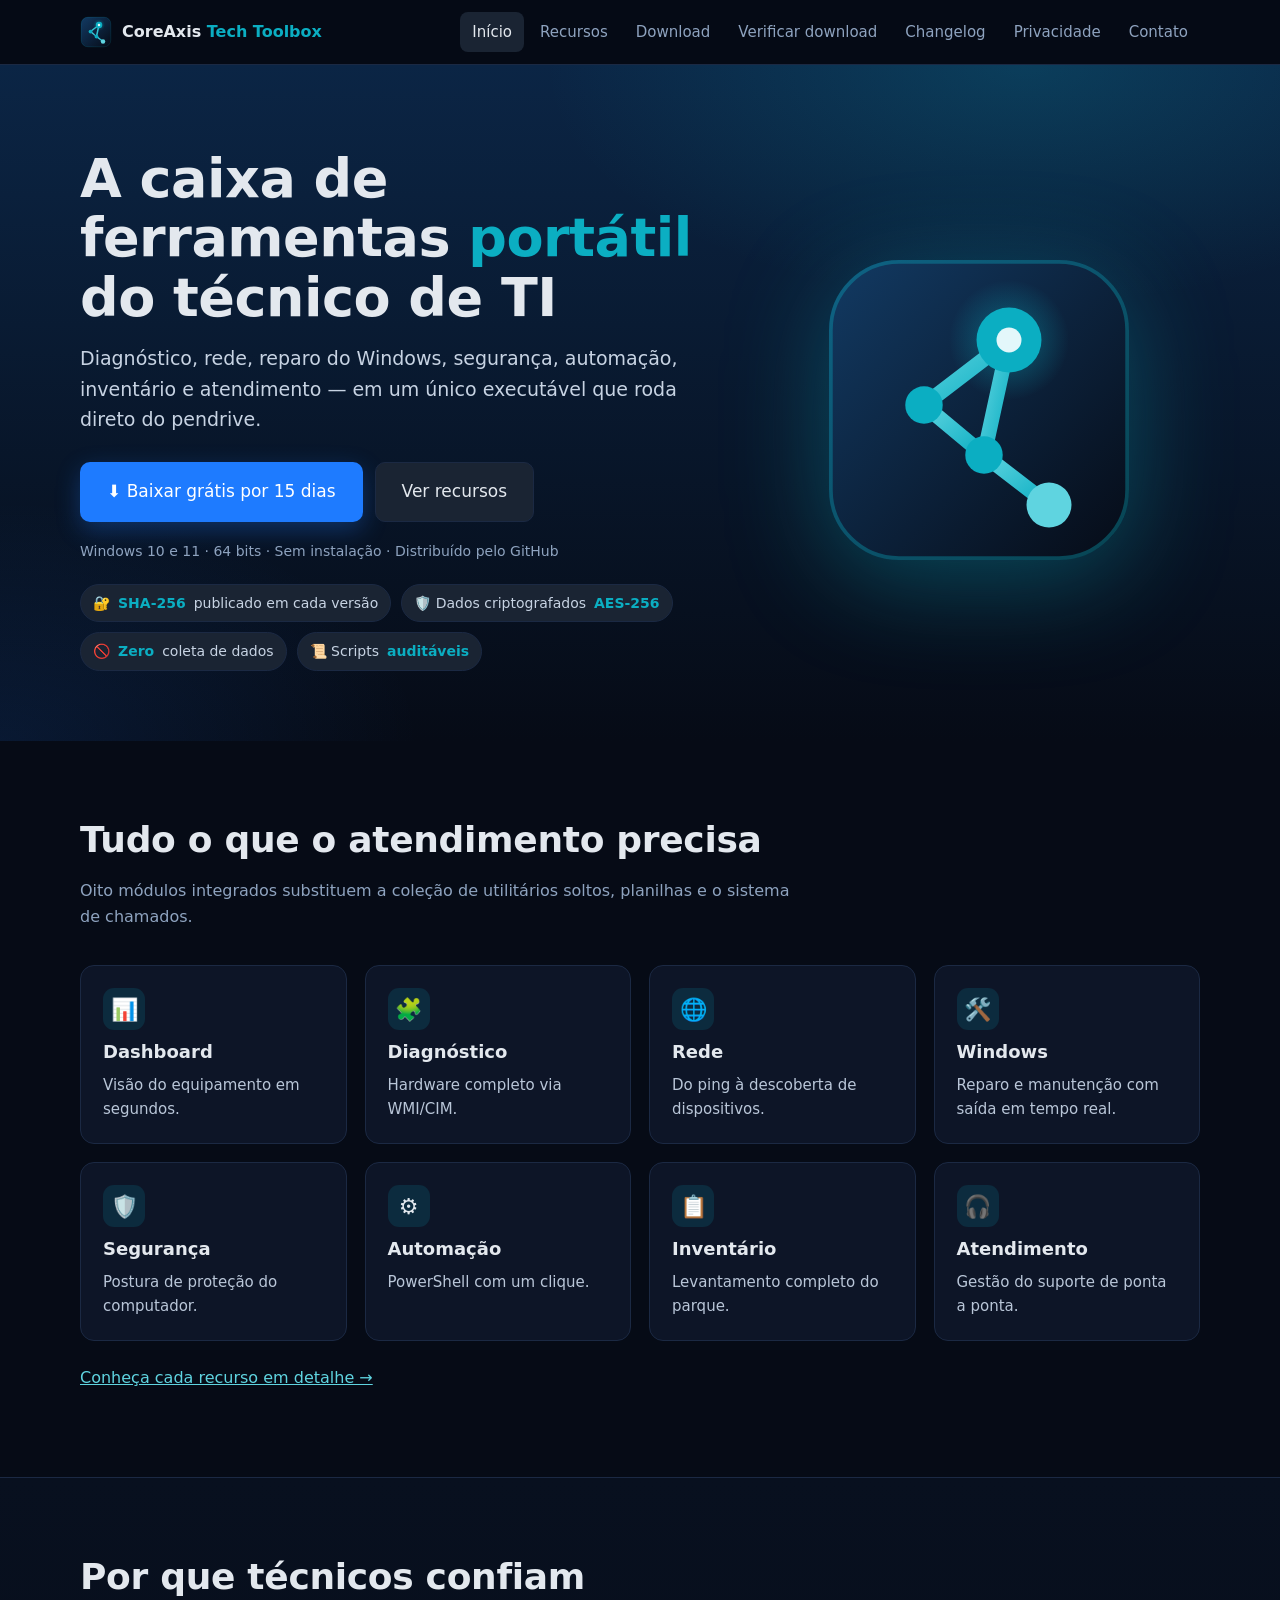
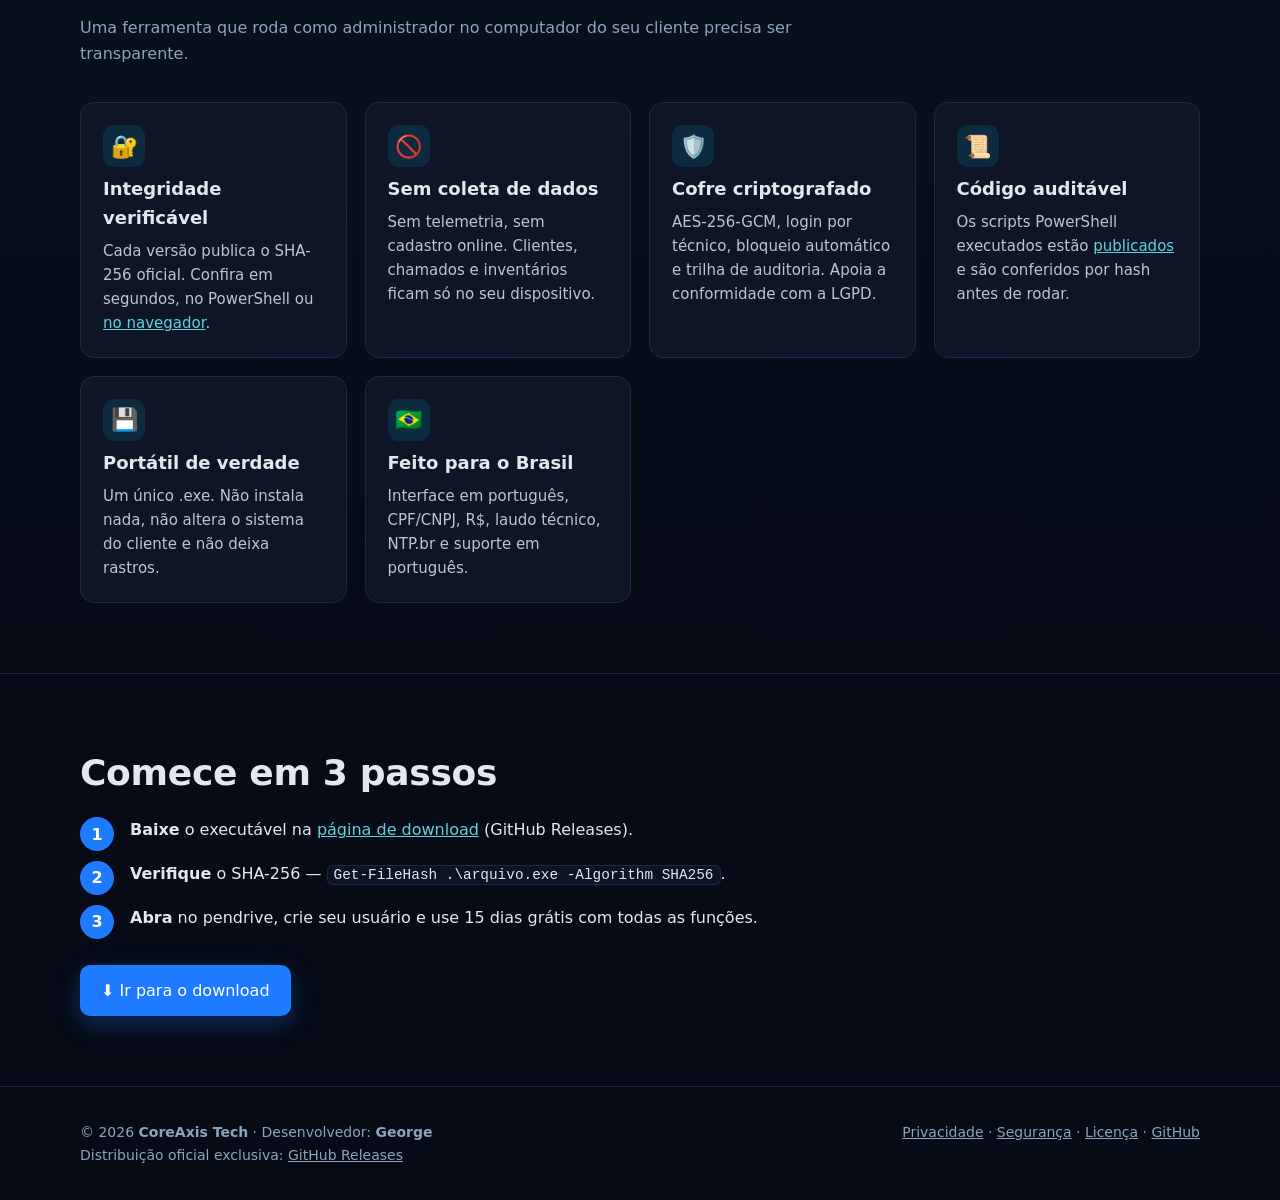
==== site/index.html @ a15afae6 "docs: publicação oficial do CoreAxis Tech Toolbox README, CHANGELOG, SECURITY, LICENSE, CONTRIBUTING" ====
<!doctype html>
<html lang="pt-BR">
<head>
<meta charset="utf-8">
<meta name="viewport" content="width=device-width, initial-scale=1">
<meta http-equiv="Content-Security-Policy" content="default-src 'self'; script-src 'self'; style-src 'self' 'unsafe-inline'; img-src 'self' data:; connect-src 'self' https://api.github.com; object-src 'none'; base-uri 'self'; form-action 'none'">
<meta name="referrer" content="strict-origin-when-cross-origin">
<title>CoreAxis Tech Toolbox — a caixa de ferramentas portátil do técnico de TI</title>
<meta name="description" content="Suíte portátil para Windows 10/11: diagnóstico, rede, reparo, segurança, automação, inventário e atendimento. Sem instalação, sem coleta de dados, verificável por SHA-256.">
<meta name="theme-color" content="#060B16">
<meta property="og:title" content="CoreAxis Tech Toolbox — a caixa de ferramentas portátil do técnico de TI">
<meta property="og:description" content="Suíte portátil para Windows 10/11: diagnóstico, rede, reparo, segurança, automação, inventário e atendimento. Sem instalação, sem coleta de dados, verificável por SHA-256.">
<meta property="og:image" content="assets/img/icon-192.png">
<link rel="icon" href="assets/img/icon.svg" type="image/svg+xml">
<link rel="icon" href="assets/img/icon-32.png" sizes="32x32">
<link rel="stylesheet" href="assets/css/site.css">
</head>
<body>
<a class="skip" href="#conteudo">Pular para o conteúdo</a>
<header class="top"><div class="wrap">
  <a class="brand" href="index.html"><img src="assets/img/icon.svg" alt=""><span>CoreAxis <b>Tech Toolbox</b></span></a>
  <button class="menu-btn" aria-label="Abrir menu" aria-expanded="false">☰</button>
  <nav class="menu" aria-label="Principal"><a href="index.html" aria-current="page">Início</a><a href="recursos.html">Recursos</a><a href="download.html">Download</a><a href="verificar.html">Verificar download</a><a href="changelog.html">Changelog</a><a href="privacidade.html">Privacidade</a><a href="contato.html">Contato</a></nav>
</div></header>
<main id="conteudo">

<section class="hero"><div class="wrap">
  <div>
    <h1>A caixa de ferramentas <em>portátil</em> do técnico de TI</h1>
    <p class="lead">Diagnóstico, rede, reparo do Windows, segurança, automação, inventário e atendimento — em um único executável que roda direto do pendrive.</p>
    <div class="acoes">
      <a class="btn primario grande" href="download.html">⬇ Baixar grátis por 15 dias</a>
      <a class="btn grande" href="recursos.html">Ver recursos</a>
    </div>
    <p class="meta">Windows 10 e 11 · 64 bits · Sem instalação · Distribuído pelo GitHub</p>
    <div class="selos">
      <span class="selo">🔐 <b>SHA-256</b> publicado em cada versão</span>
      <span class="selo">🛡️ Dados criptografados <b>AES-256</b></span>
      <span class="selo">🚫 <b>Zero</b> coleta de dados</span>
      <span class="selo">📜 Scripts <b>auditáveis</b></span>
    </div>
  </div>
  <img class="icone" src="assets/img/icon.svg" alt="Ícone do CoreAxis Tech Toolbox">
</div></section>

<section><div class="wrap">
  <h2>Tudo o que o atendimento precisa</h2>
  <p class="sub">Oito módulos integrados substituem a coleção de utilitários soltos, planilhas e o sistema de chamados.</p>
  <div class="grade">
    <article class="cartao"><div class="ic" aria-hidden="true">📊</div><h3>Dashboard</h3><p>Visão do equipamento em segundos.</p></article>
    <article class="cartao"><div class="ic" aria-hidden="true">🧩</div><h3>Diagnóstico</h3><p>Hardware completo via WMI/CIM.</p></article>
    <article class="cartao"><div class="ic" aria-hidden="true">🌐</div><h3>Rede</h3><p>Do ping à descoberta de dispositivos.</p></article>
    <article class="cartao"><div class="ic" aria-hidden="true">🛠️</div><h3>Windows</h3><p>Reparo e manutenção com saída em tempo real.</p></article>
    <article class="cartao"><div class="ic" aria-hidden="true">🛡️</div><h3>Segurança</h3><p>Postura de proteção do computador.</p></article>
    <article class="cartao"><div class="ic" aria-hidden="true">⚙️</div><h3>Automação</h3><p>PowerShell com um clique.</p></article>
    <article class="cartao"><div class="ic" aria-hidden="true">📋</div><h3>Inventário</h3><p>Levantamento completo do parque.</p></article>
    <article class="cartao"><div class="ic" aria-hidden="true">🎧</div><h3>Atendimento</h3><p>Gestão do suporte de ponta a ponta.</p></article></div>
  <p style="margin-top:24px"><a href="recursos.html">Conheça cada recurso em detalhe →</a></p>
</div></section>

<section class="alt"><div class="wrap">
  <h2>Por que técnicos confiam</h2>
  <p class="sub">Uma ferramenta que roda como administrador no computador do seu cliente precisa ser transparente.</p>
  <div class="grade">
    <article class="cartao"><div class="ic">🔐</div><h3>Integridade verificável</h3><p>Cada versão publica o SHA-256 oficial. Confira em segundos, no PowerShell ou <a href="verificar.html">no navegador</a>.</p></article>
    <article class="cartao"><div class="ic">🚫</div><h3>Sem coleta de dados</h3><p>Sem telemetria, sem cadastro online. Clientes, chamados e inventários ficam só no seu dispositivo.</p></article>
    <article class="cartao"><div class="ic">🛡️</div><h3>Cofre criptografado</h3><p>AES-256-GCM, login por técnico, bloqueio automático e trilha de auditoria. Apoia a conformidade com a LGPD.</p></article>
    <article class="cartao"><div class="ic">📜</div><h3>Código auditável</h3><p>Os scripts PowerShell executados estão <a href="https://github.com/georgeangra/coreaxis-tech-toolbox/tree/main/auditoria">publicados</a> e são conferidos por hash antes de rodar.</p></article>
    <article class="cartao"><div class="ic">💾</div><h3>Portátil de verdade</h3><p>Um único .exe. Não instala nada, não altera o sistema do cliente e não deixa rastros.</p></article>
    <article class="cartao"><div class="ic">🇧🇷</div><h3>Feito para o Brasil</h3><p>Interface em português, CPF/CNPJ, R$, laudo técnico, NTP.br e suporte em português.</p></article>
  </div>
</div></section>

<section><div class="wrap">
  <h2>Comece em 3 passos</h2>
  <ol class="passos">
    <li><b>Baixe</b> o executável na <a href="download.html">página de download</a> (GitHub Releases).</li>
    <li><b>Verifique</b> o SHA-256 — <code>Get-FileHash .\arquivo.exe -Algorithm SHA256</code>.</li>
    <li><b>Abra</b> no pendrive, crie seu usuário e use 15 dias grátis com todas as funções.</li>
  </ol>
  <a class="btn primario" href="download.html">⬇ Ir para o download</a>
</div></section>
</main>
<footer><div class="wrap">
  <div>© <span data-ano>2026</span> <b>CoreAxis Tech</b> · Desenvolvedor: <b>George</b><br>
  Distribuição oficial exclusiva: <a href="https://github.com/georgeangra/coreaxis-tech-toolbox/releases">GitHub Releases</a></div>
  <div><a href="privacidade.html">Privacidade</a> · <a href="https://github.com/georgeangra/coreaxis-tech-toolbox/blob/main/SECURITY.md">Segurança</a> · <a href="https://github.com/georgeangra/coreaxis-tech-toolbox/blob/main/LICENSE">Licença</a> · <a href="https://github.com/georgeangra/coreaxis-tech-toolbox">GitHub</a></div>
</div></footer>
<script src="assets/js/site.js"></script>
</body>
</html>
---- site/assets/css/site.css ----
/* CoreAxis Tech Toolbox — site oficial (GitHub Pages) */
:root {
  --noite: #060b16;
  --nucleo: #0b2545;
  --profundo: #123a63;
  --grafite: #1a2433;
  --superficie: #0d1527;
  --borda: #1b2943;
  --turquesa: #0baec2;
  --turquesa-claro: #5fd4e0;
  --acao: #1e7bff;
  --texto: #e3e8ee;
  --muted: #8ea3bf;
  --ok: #22c55e;
  --erro: #ef4444;
  --alerta: #f5a524;
  --raio: 14px;
  --fonte: "Segoe UI Variable Text", "Segoe UI", system-ui, -apple-system, Roboto, sans-serif;
  --mono: "Cascadia Mono", Consolas, "SFMono-Regular", monospace;
}
* { box-sizing: border-box; }
html { scroll-behavior: smooth; }
body { margin: 0; background: var(--noite); color: var(--texto); font: 16px/1.6 var(--fonte); }
a { color: var(--turquesa-claro); }
a:hover { color: #fff; }
img { max-width: 100%; }
code, pre, .mono { font-family: var(--mono); }
code { background: #0a1426; border: 1px solid var(--borda); padding: 1px 6px; border-radius: 6px; font-size: .9em; }
:focus-visible { outline: 3px solid var(--turquesa); outline-offset: 2px; }
.wrap { width: min(1120px, 100% - 40px); margin: 0 auto; }
.skip { position: absolute; left: -999px; top: 8px; background: var(--acao); color: #fff; padding: 8px 12px; border-radius: 8px; z-index: 10; }
.skip:focus { left: 8px; }

/* cabeçalho */
header.top { position: sticky; top: 0; z-index: 5; background: rgba(6, 11, 22, .88); backdrop-filter: blur(10px); border-bottom: 1px solid var(--borda); }
header.top .wrap { display: flex; align-items: center; gap: 18px; height: 64px; }
.brand { display: flex; align-items: center; gap: 10px; color: var(--texto); text-decoration: none; font-weight: 600; white-space: nowrap; }
.brand img { width: 32px; height: 32px; }
.brand span b { color: var(--turquesa); font-weight: 600; }
nav.menu { margin-left: auto; display: flex; gap: 4px; flex-wrap: wrap; }
nav.menu a { color: var(--muted); text-decoration: none; padding: 8px 12px; border-radius: 8px; font-size: 15px; }
nav.menu a:hover, nav.menu a[aria-current="page"] { color: var(--texto); background: var(--grafite); }
.menu-btn { display: none; margin-left: auto; background: none; border: 1px solid var(--borda); color: var(--texto); border-radius: 8px; padding: 6px 10px; font-size: 18px; }

/* botões */
.btn { display: inline-flex; align-items: center; gap: 8px; padding: 12px 20px; border-radius: 10px; font-weight: 600; text-decoration: none; border: 1px solid var(--borda); color: var(--texto); background: var(--grafite); cursor: pointer; font: inherit; }
.btn:hover { border-color: var(--turquesa); color: #fff; }
.btn.primario { background: var(--acao); border-color: transparent; color: #fff; box-shadow: 0 8px 24px rgba(30, 123, 255, .3); }
.btn.primario:hover { filter: brightness(1.1); }
.btn.grande { padding: 15px 26px; font-size: 17px; }

/* hero */
.hero { position: relative; overflow: hidden; padding: 84px 0 70px; background:
  radial-gradient(800px 400px at 80% 0%, rgba(11, 174, 194, .18), transparent 60%),
  radial-gradient(700px 400px at 0% 100%, rgba(30, 123, 255, .12), transparent 60%),
  linear-gradient(180deg, var(--nucleo), var(--noite)); }
.hero .wrap { display: grid; grid-template-columns: 1.3fr .9fr; gap: 40px; align-items: center; }
.hero h1 { font-size: clamp(34px, 5vw, 54px); line-height: 1.1; margin: 0 0 16px; letter-spacing: -.5px; }
.hero h1 em { font-style: normal; color: var(--turquesa); }
.hero p.lead { font-size: 19px; color: #c7d3e3; margin: 0 0 28px; max-width: 620px; }
.hero .acoes { display: flex; gap: 12px; flex-wrap: wrap; }
.hero .meta { margin-top: 18px; font-size: 14px; color: var(--muted); }
.hero .icone { justify-self: center; width: min(320px, 70vw); filter: drop-shadow(0 20px 50px rgba(11, 174, 194, .35)); }

/* seções */
section { padding: 70px 0; }
section.alt { background: linear-gradient(180deg, #08101f, var(--noite)); border-top: 1px solid var(--borda); border-bottom: 1px solid var(--borda); }
h2 { font-size: clamp(26px, 3.4vw, 36px); margin: 0 0 10px; letter-spacing: -.3px; }
.sub { color: var(--muted); margin: 0 0 36px; max-width: 720px; }
.grade { display: grid; gap: 18px; grid-template-columns: repeat(auto-fill, minmax(250px, 1fr)); }
.cartao { background: var(--superficie); border: 1px solid var(--borda); border-radius: var(--raio); padding: 22px; }
.cartao h3 { margin: 8px 0 6px; font-size: 18px; }
.cartao p, .cartao li { color: #b9c6d8; font-size: 15px; margin: 0; }
.cartao ul { padding-left: 18px; margin: 8px 0 0; }
.cartao .ic { width: 42px; height: 42px; border-radius: 11px; display: grid; place-items: center; font-size: 22px; background: rgba(11, 174, 194, .14); }
.selos { display: flex; gap: 10px; flex-wrap: wrap; margin-top: 22px; }
.selo { display: inline-flex; gap: 8px; align-items: center; padding: 7px 12px; border-radius: 999px; background: var(--grafite); border: 1px solid var(--borda); font-size: 14px; color: #c7d3e3; }
.selo b { color: var(--turquesa); }

/* blocos */
pre { background: #050a14; border: 1px solid var(--borda); border-radius: 10px; padding: 14px 16px; overflow-x: auto; color: #d6e4ff; font-size: 14px; }
.hash { font-family: var(--mono); font-size: 14px; word-break: break-all; background: #050a14; border: 1px dashed var(--turquesa); color: var(--turquesa-claro); padding: 12px 14px; border-radius: 10px; }
.aviso { border-left: 4px solid var(--alerta); background: rgba(245, 165, 36, .1); padding: 12px 16px; border-radius: 8px; margin: 16px 0; }
.info { border-left: 4px solid var(--turquesa); background: rgba(11, 174, 194, .1); padding: 12px 16px; border-radius: 8px; margin: 16px 0; }
.passos { counter-reset: p; list-style: none; padding: 0; }
.passos li { counter-increment: p; position: relative; padding: 0 0 18px 50px; }
.passos li::before { content: counter(p); position: absolute; left: 0; top: 0; width: 34px; height: 34px; border-radius: 50%; display: grid; place-items: center; font-weight: 700; background: var(--acao); color: #fff; }
table { width: 100%; border-collapse: collapse; font-size: 15px; }
th, td { text-align: left; padding: 10px 12px; border-bottom: 1px solid var(--borda); vertical-align: top; }
th { color: var(--muted); font-weight: 600; font-size: 13px; text-transform: uppercase; letter-spacing: .5px; }

/* verificador */
.drop { border: 2px dashed var(--borda); border-radius: var(--raio); padding: 40px 20px; text-align: center; background: var(--superficie); cursor: pointer; transition: .15s; }
.drop.ativo, .drop:hover { border-color: var(--turquesa); background: rgba(11, 174, 194, .06); }
.drop input { display: none; }
.resultado { margin-top: 18px; padding: 18px; border-radius: var(--raio); display: none; }
.resultado.ok { display: block; background: rgba(34, 197, 94, .12); border: 1px solid rgba(34, 197, 94, .5); }
.resultado.erro { display: block; background: rgba(239, 68, 68, .12); border: 1px solid rgba(239, 68, 68, .5); }
.resultado.neutro { display: block; background: var(--superficie); border: 1px solid var(--borda); }
.barra { height: 8px; background: #0a1224; border-radius: 6px; overflow: hidden; margin-top: 14px; display: none; }
.barra > div { height: 100%; width: 0; background: linear-gradient(90deg, var(--acao), var(--turquesa)); transition: width .2s; }

/* changelog */
.versao { border-left: 3px solid var(--turquesa); padding-left: 18px; margin-bottom: 34px; }
.versao h3 { margin: 0; font-size: 22px; }
.versao .data { color: var(--muted); font-size: 14px; }
.versao h4 { margin: 14px 0 6px; color: var(--turquesa-claro); font-size: 15px; text-transform: uppercase; letter-spacing: .6px; }
.versao ul { margin: 0; padding-left: 20px; color: #c7d3e3; }

/* rodapé */
footer { border-top: 1px solid var(--borda); padding: 34px 0; color: var(--muted); font-size: 14px; }
footer .wrap { display: flex; gap: 20px; justify-content: space-between; flex-wrap: wrap; }
footer a { color: var(--muted); }

@media (max-width: 860px) {
  .hero .wrap { grid-template-columns: 1fr; }
  .hero .icone { order: -1; width: 160px; }
  .menu-btn { display: block; }
  nav.menu { display: none; position: absolute; top: 64px; left: 0; right: 0; flex-direction: column; background: var(--noite); border-bottom: 1px solid var(--borda); padding: 10px 20px; }
  nav.menu.aberto { display: flex; }
}
@media (prefers-reduced-motion: reduce) { * { transition: none !important; scroll-behavior: auto !important; } }
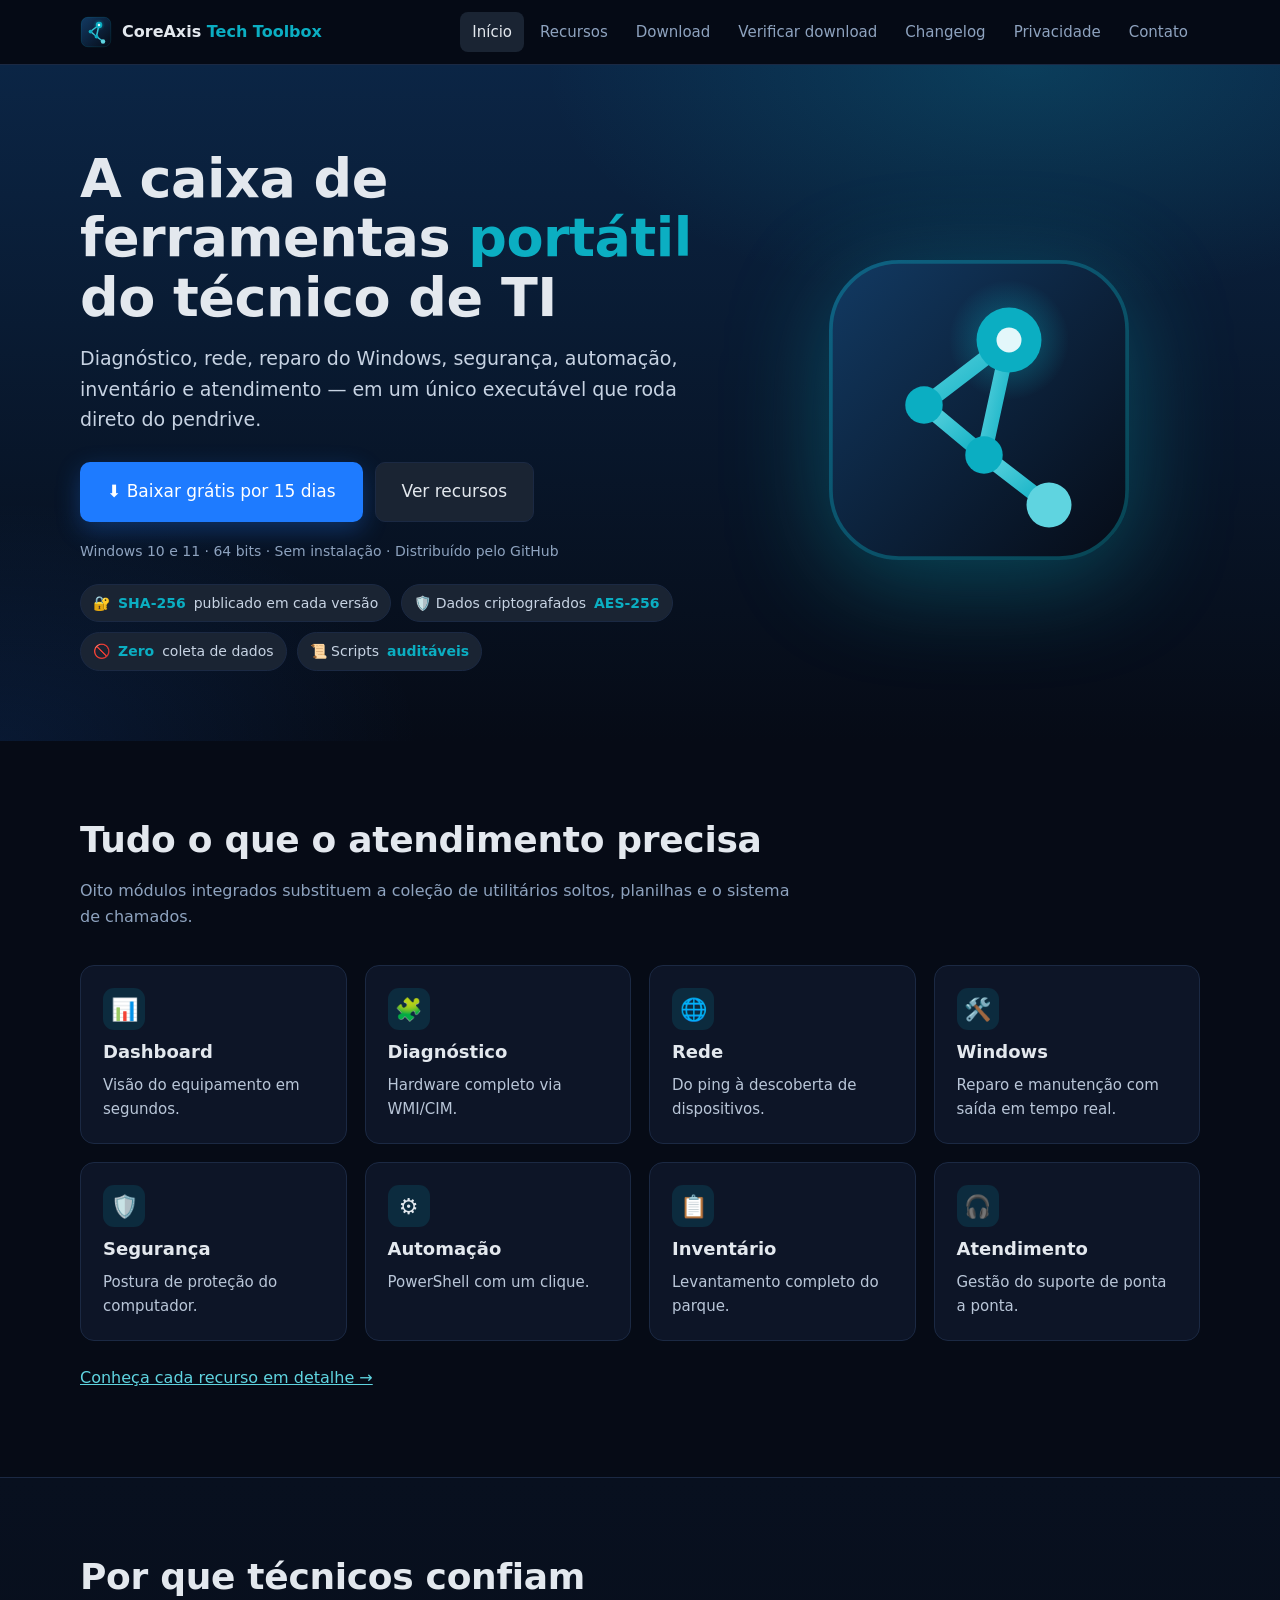
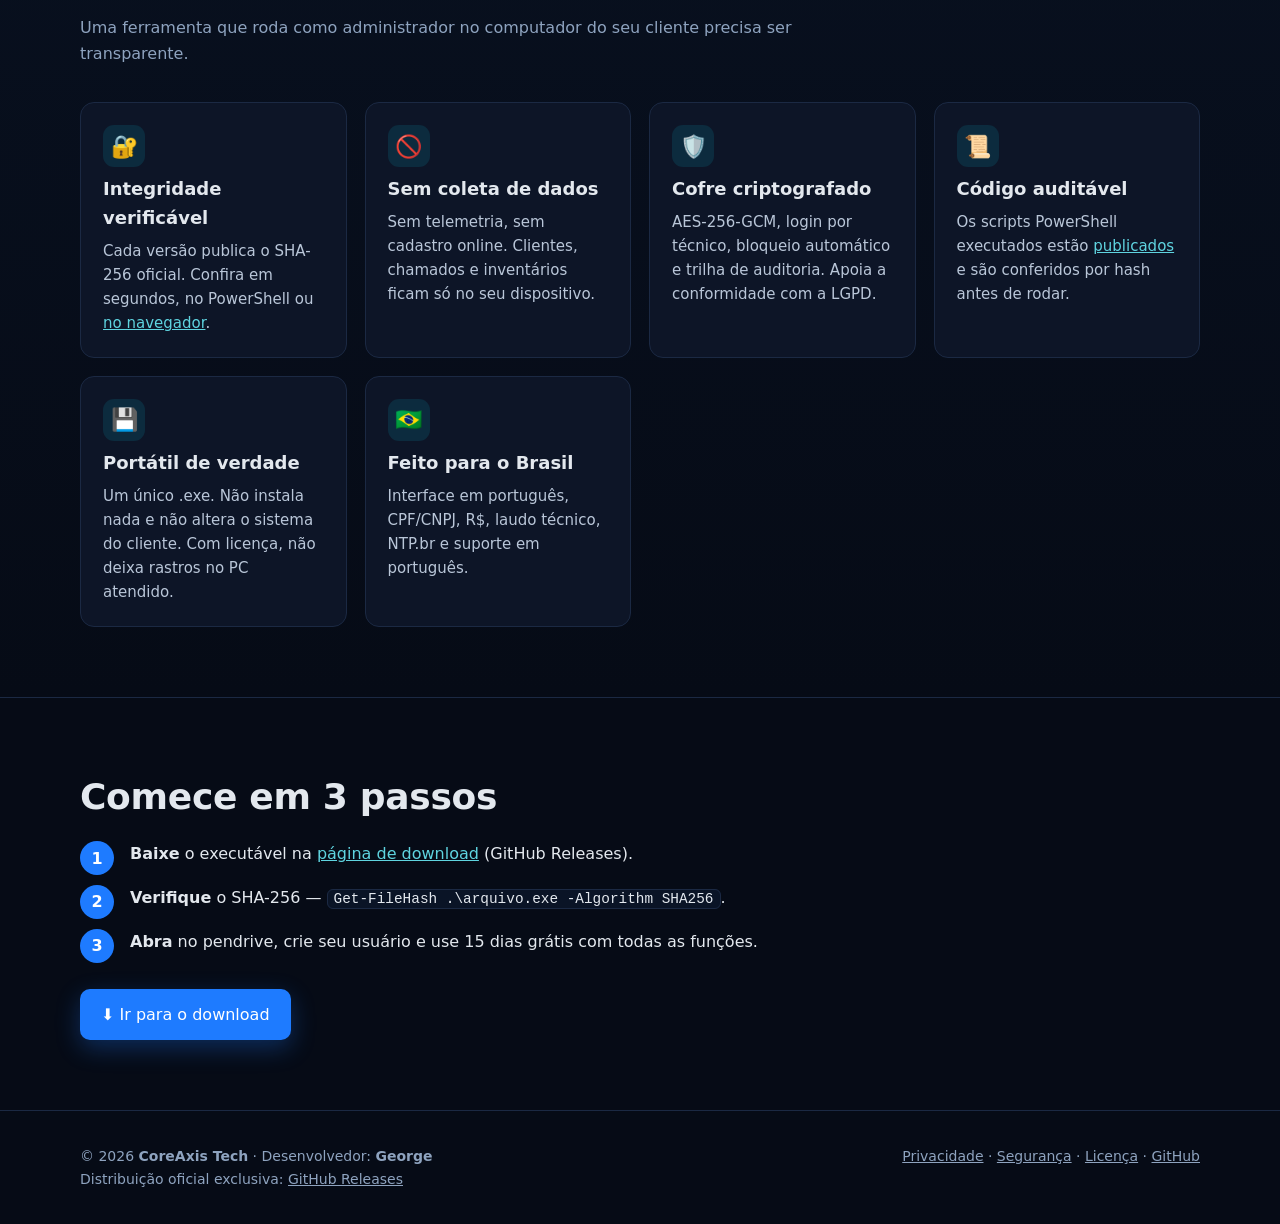
==== commit df169c8f: "docs: explicar licença paga por dispositivo e teste único na página de download Co-Authored-By: Clau" ====
--- a/site/index.html
+++ b/site/index.html
@@ -66,7 +66,7 @@
     <article class="cartao"><div class="ic">🚫</div><h3>Sem coleta de dados</h3><p>Sem telemetria, sem cadastro online. Clientes, chamados e inventários ficam só no seu dispositivo.</p></article>
     <article class="cartao"><div class="ic">🛡️</div><h3>Cofre criptografado</h3><p>AES-256-GCM, login por técnico, bloqueio automático e trilha de auditoria. Apoia a conformidade com a LGPD.</p></article>
     <article class="cartao"><div class="ic">📜</div><h3>Código auditável</h3><p>Os scripts PowerShell executados estão <a href="https://github.com/georgeangra/coreaxis-tech-toolbox/tree/main/auditoria">publicados</a> e são conferidos por hash antes de rodar.</p></article>
-    <article class="cartao"><div class="ic">💾</div><h3>Portátil de verdade</h3><p>Um único .exe. Não instala nada, não altera o sistema do cliente e não deixa rastros.</p></article>
+    <article class="cartao"><div class="ic">💾</div><h3>Portátil de verdade</h3><p>Um único .exe. Não instala nada e não altera o sistema do cliente. Com licença, não deixa rastros no PC atendido.</p></article>
     <article class="cartao"><div class="ic">🇧🇷</div><h3>Feito para o Brasil</h3><p>Interface em português, CPF/CNPJ, R$, laudo técnico, NTP.br e suporte em português.</p></article>
   </div>
 </div></section>
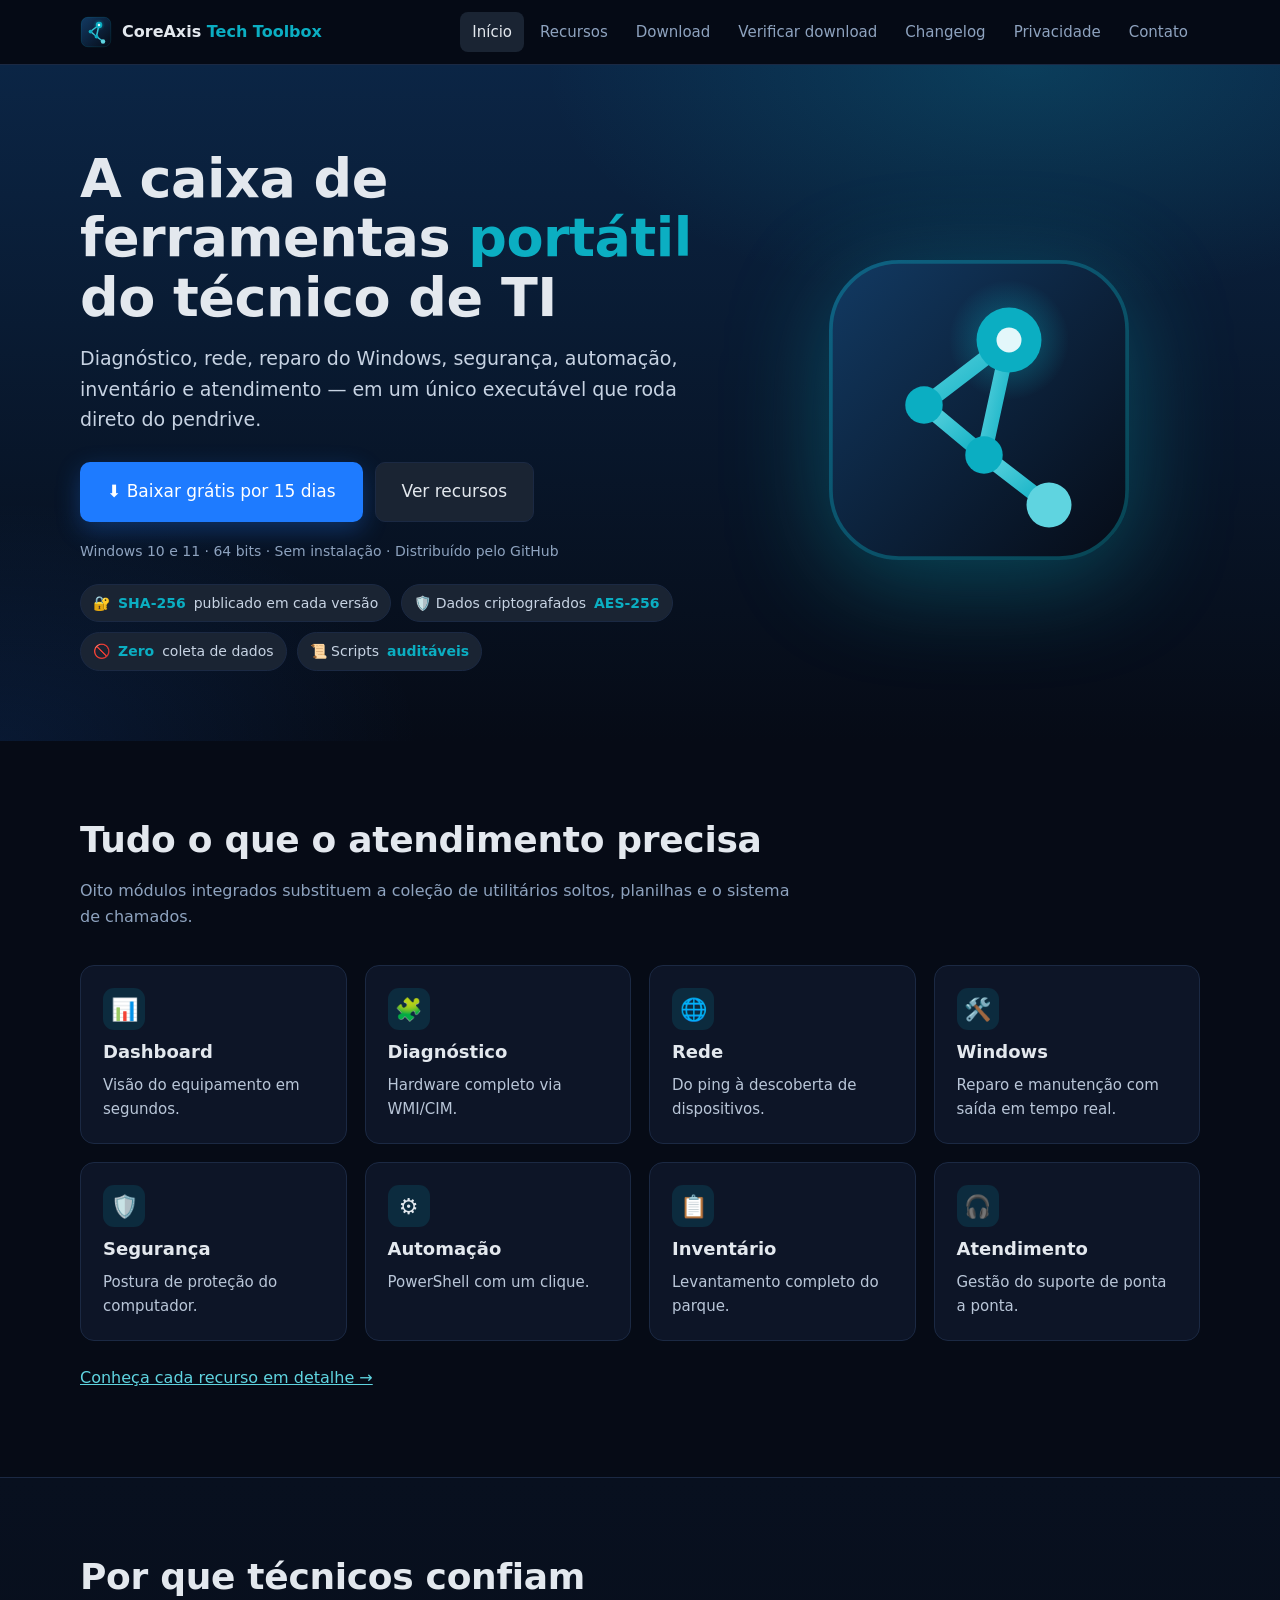
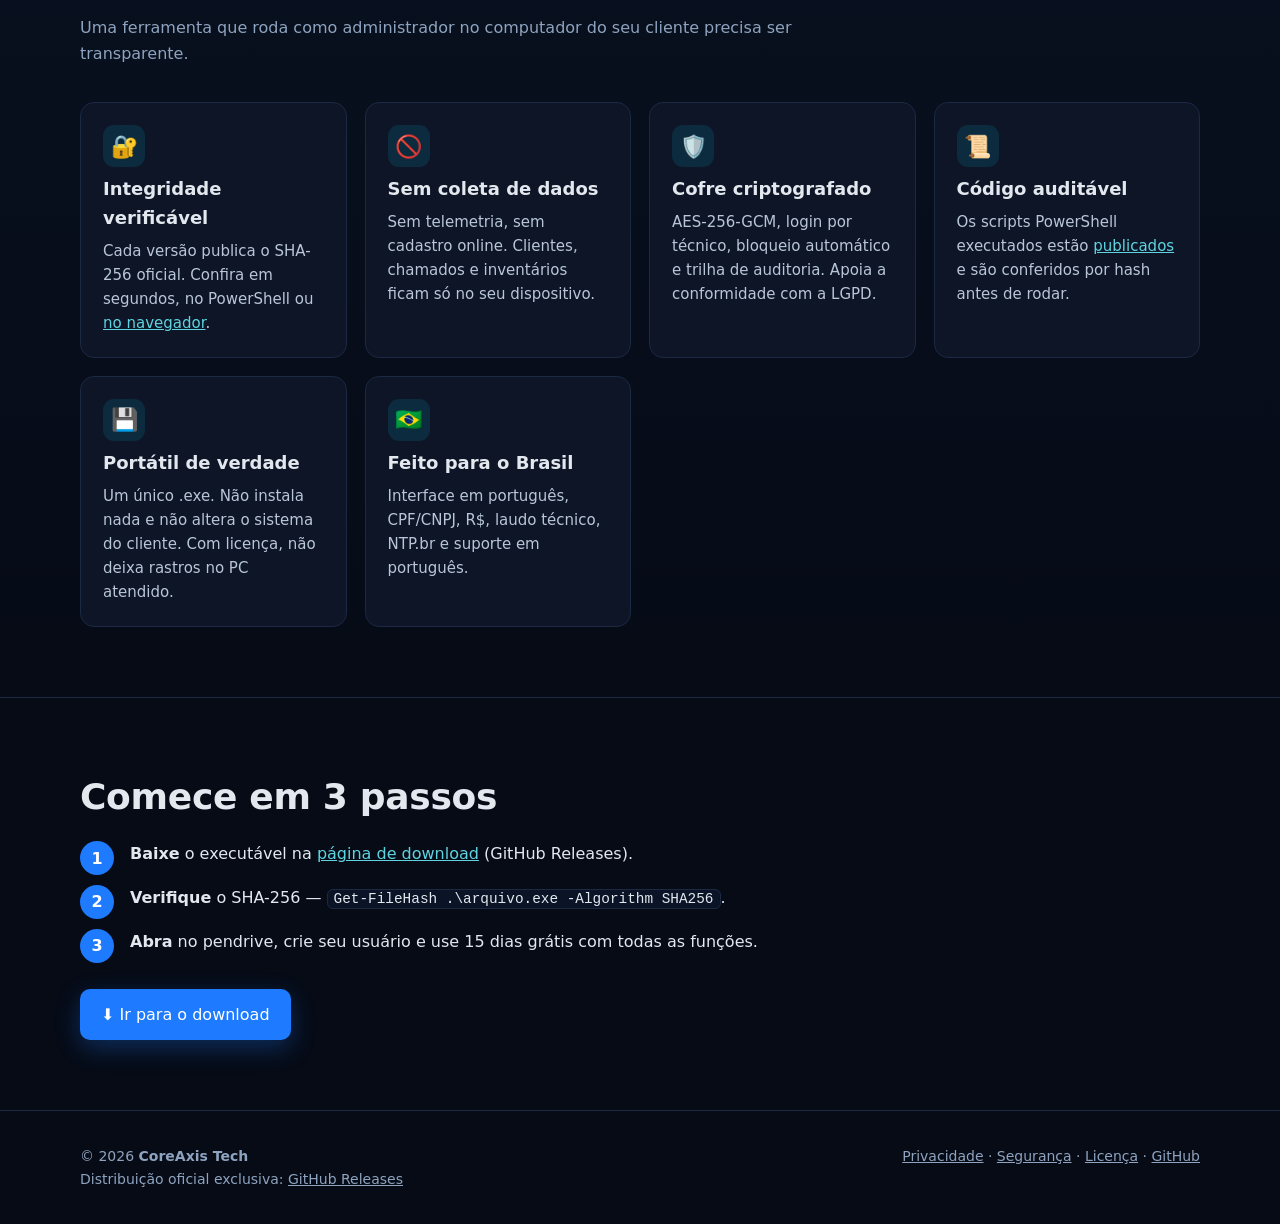
==== commit 7047e34d: "release: v1.2.0 — versão, SHA-256, changelog e auditoria Desenvolvedor exibido como CoreAxis Tech.  " ====
--- a/site/index.html
+++ b/site/index.html
@@ -82,7 +82,7 @@
 </div></section>
 </main>
 <footer><div class="wrap">
-  <div>© <span data-ano>2026</span> <b>CoreAxis Tech</b> · Desenvolvedor: <b>George</b><br>
+  <div>© <span data-ano>2026</span> <b>CoreAxis Tech</b><br>
   Distribuição oficial exclusiva: <a href="https://github.com/georgeangra/coreaxis-tech-toolbox/releases">GitHub Releases</a></div>
   <div><a href="privacidade.html">Privacidade</a> · <a href="https://github.com/georgeangra/coreaxis-tech-toolbox/blob/main/SECURITY.md">Segurança</a> · <a href="https://github.com/georgeangra/coreaxis-tech-toolbox/blob/main/LICENSE">Licença</a> · <a href="https://github.com/georgeangra/coreaxis-tech-toolbox">GitHub</a></div>
 </div></footer>
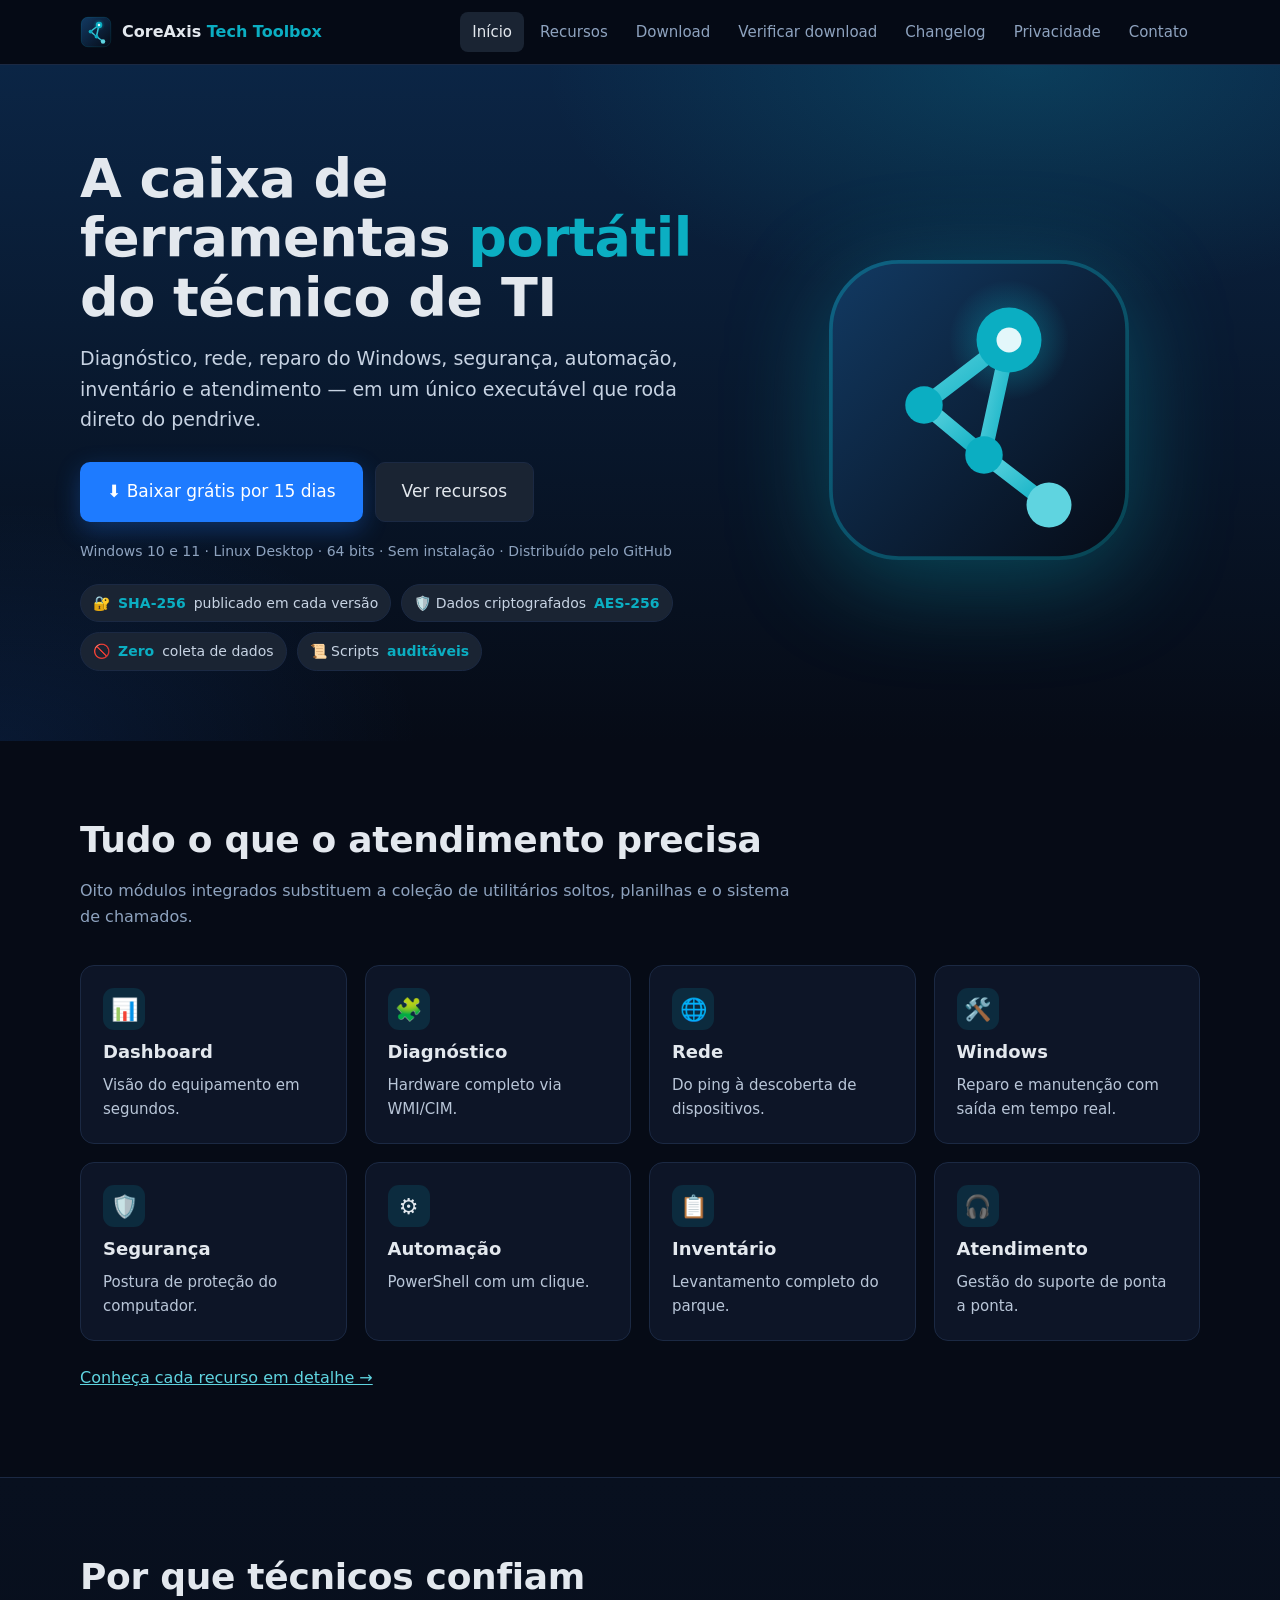
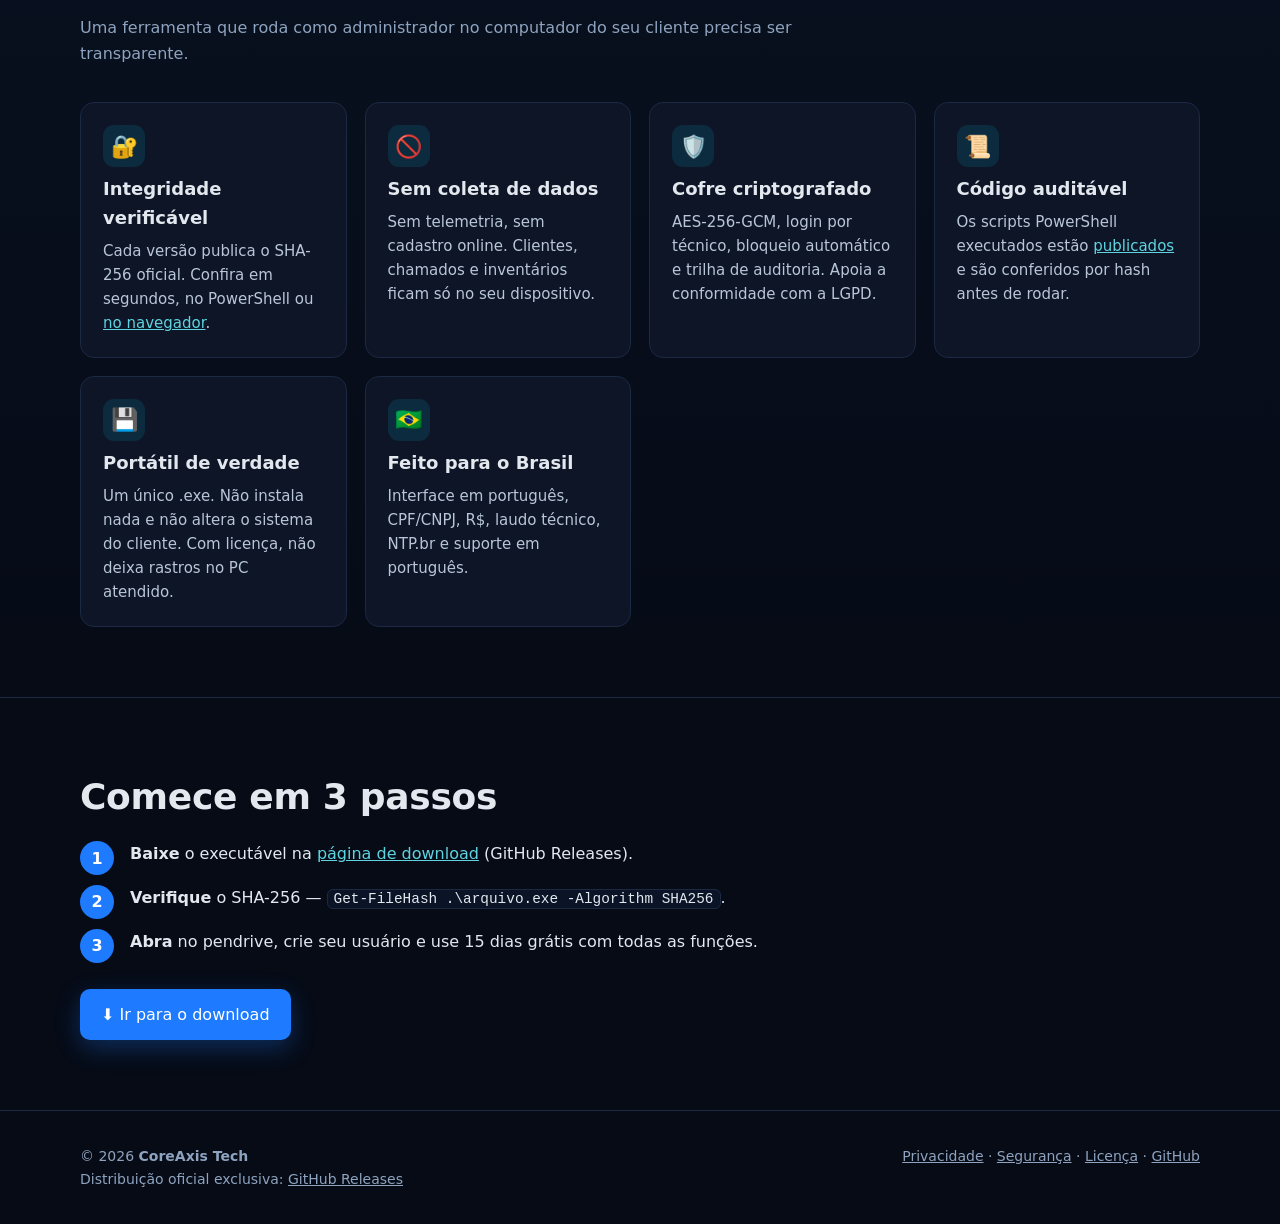
==== commit 49afc4da: "feat: versão Linux Desktop — download, auditoria dos scripts e verificação do AppImage Co-Authored-B" ====
--- a/site/index.html
+++ b/site/index.html
@@ -6,10 +6,10 @@
 <meta http-equiv="Content-Security-Policy" content="default-src 'self'; script-src 'self'; style-src 'self' 'unsafe-inline'; img-src 'self' data:; connect-src 'self' https://api.github.com; object-src 'none'; base-uri 'self'; form-action 'none'">
 <meta name="referrer" content="strict-origin-when-cross-origin">
 <title>CoreAxis Tech Toolbox — a caixa de ferramentas portátil do técnico de TI</title>
-<meta name="description" content="Suíte portátil para Windows 10/11: diagnóstico, rede, reparo, segurança, automação, inventário e atendimento. Sem instalação, sem coleta de dados, verificável por SHA-256.">
+<meta name="description" content="Suíte portátil para Windows 10/11 e Linux Desktop: diagnóstico, rede, reparo, segurança, automação, inventário e atendimento. Sem instalação, sem coleta de dados, verificável por SHA-256.">
 <meta name="theme-color" content="#060B16">
 <meta property="og:title" content="CoreAxis Tech Toolbox — a caixa de ferramentas portátil do técnico de TI">
-<meta property="og:description" content="Suíte portátil para Windows 10/11: diagnóstico, rede, reparo, segurança, automação, inventário e atendimento. Sem instalação, sem coleta de dados, verificável por SHA-256.">
+<meta property="og:description" content="Suíte portátil para Windows 10/11 e Linux Desktop: diagnóstico, rede, reparo, segurança, automação, inventário e atendimento. Sem instalação, sem coleta de dados, verificável por SHA-256.">
 <meta property="og:image" content="assets/img/icon-192.png">
 <link rel="icon" href="assets/img/icon.svg" type="image/svg+xml">
 <link rel="icon" href="assets/img/icon-32.png" sizes="32x32">
@@ -32,7 +32,7 @@
       <a class="btn primario grande" href="download.html">⬇ Baixar grátis por 15 dias</a>
       <a class="btn grande" href="recursos.html">Ver recursos</a>
     </div>
-    <p class="meta">Windows 10 e 11 · 64 bits · Sem instalação · Distribuído pelo GitHub</p>
+    <p class="meta">Windows 10 e 11 · Linux Desktop · 64 bits · Sem instalação · Distribuído pelo GitHub</p>
     <div class="selos">
       <span class="selo">🔐 <b>SHA-256</b> publicado em cada versão</span>
       <span class="selo">🛡️ Dados criptografados <b>AES-256</b></span>
